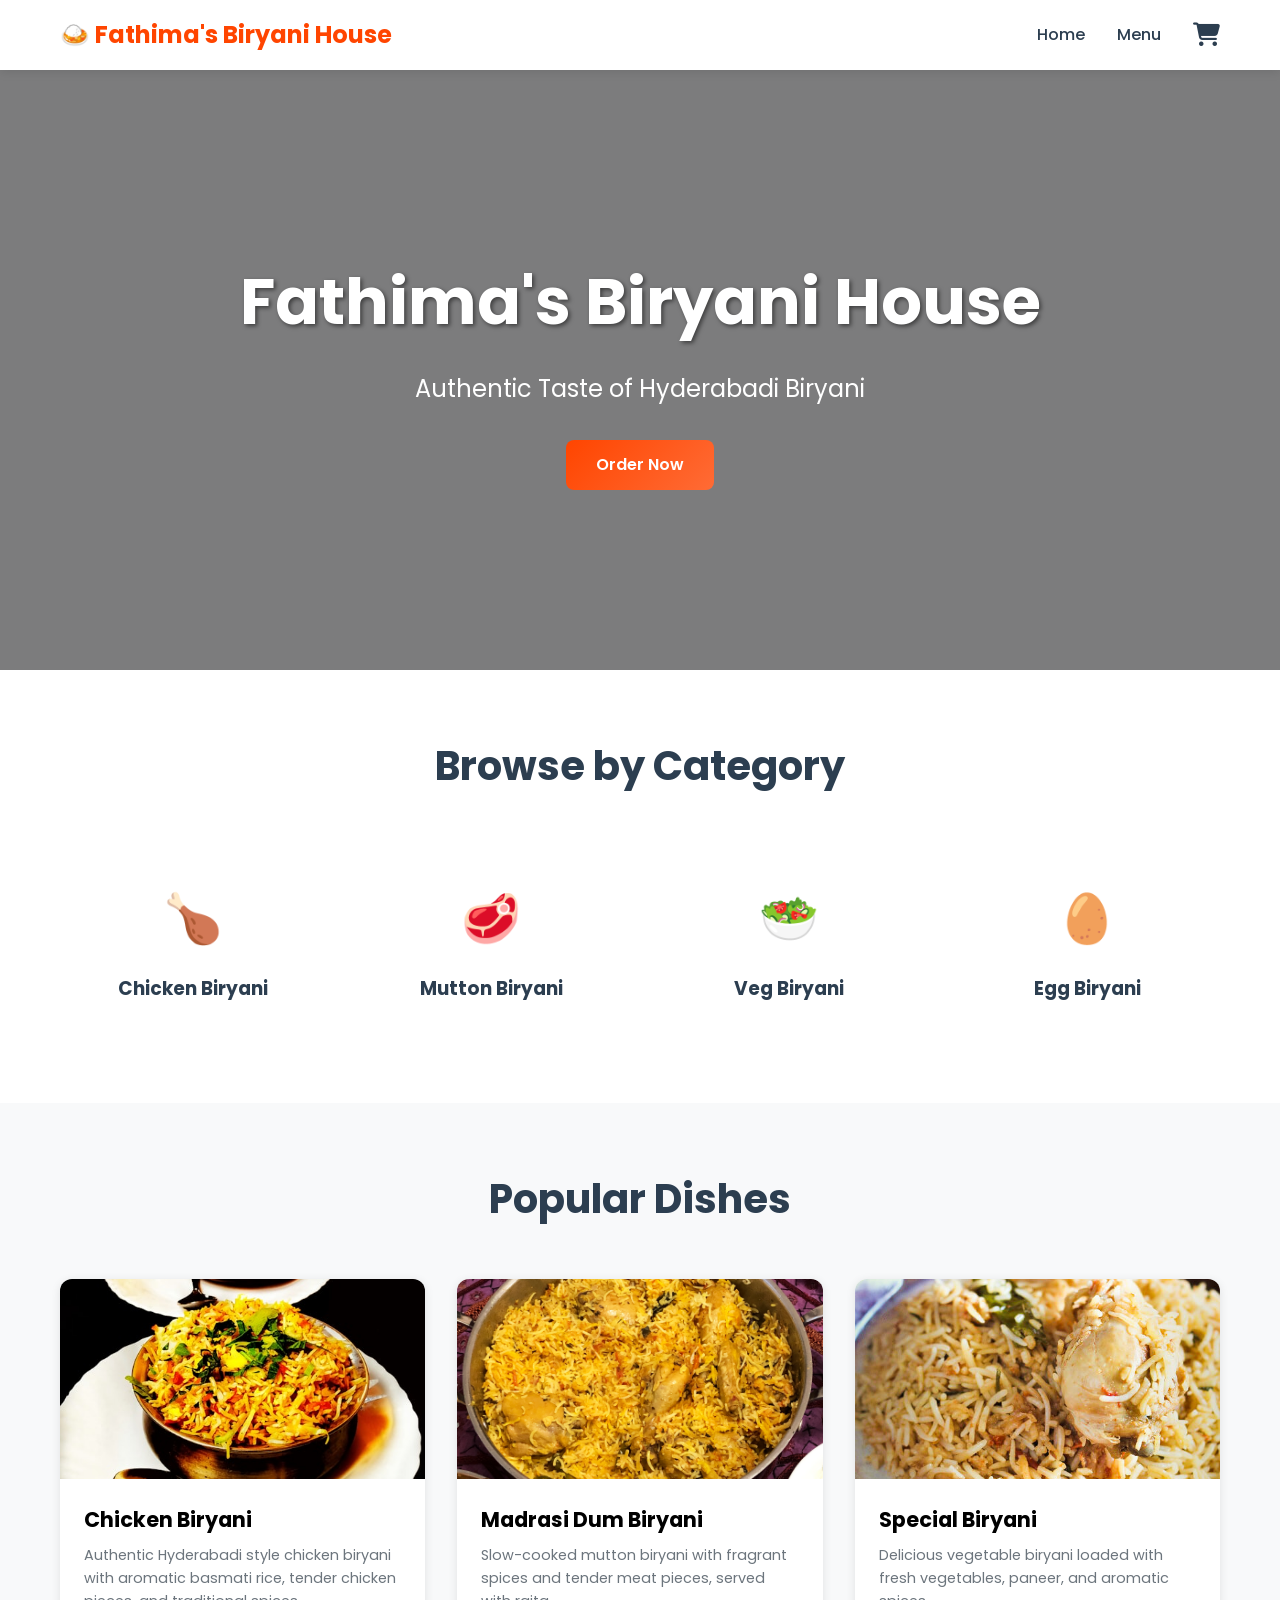
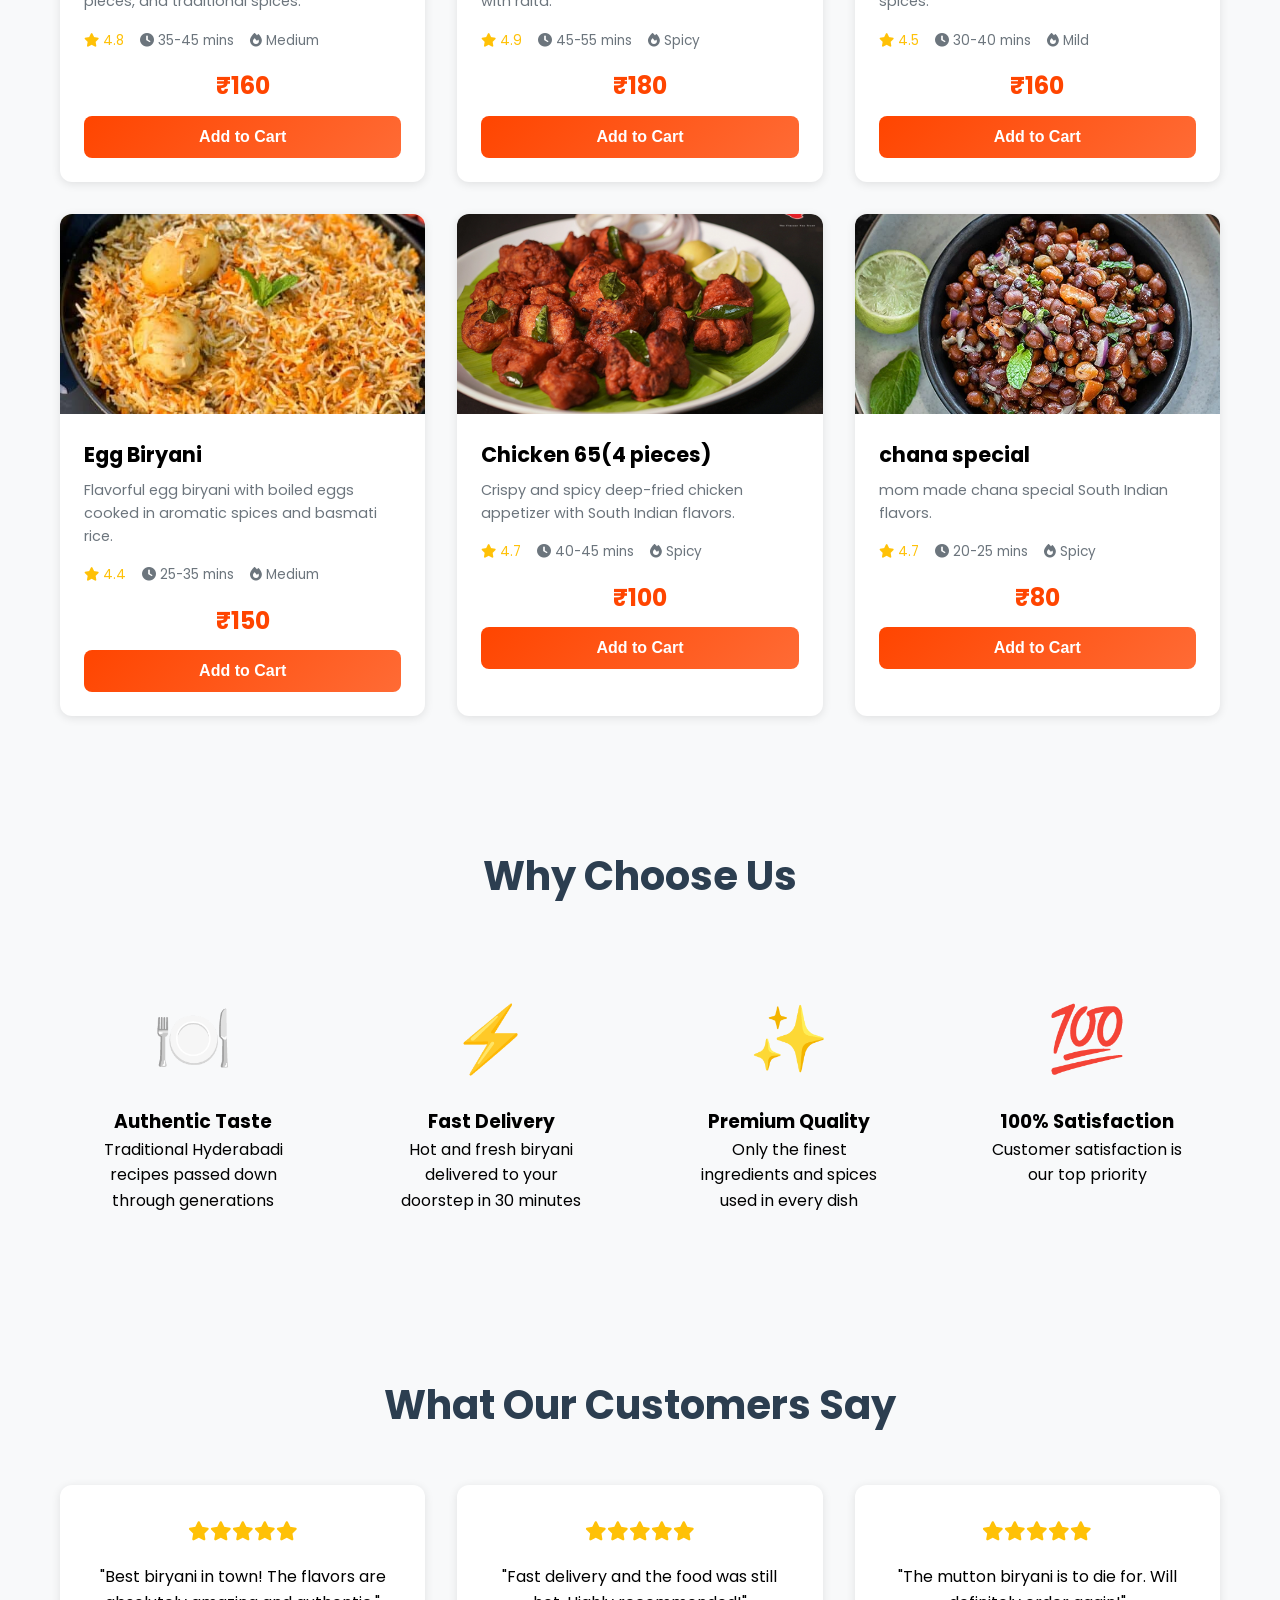
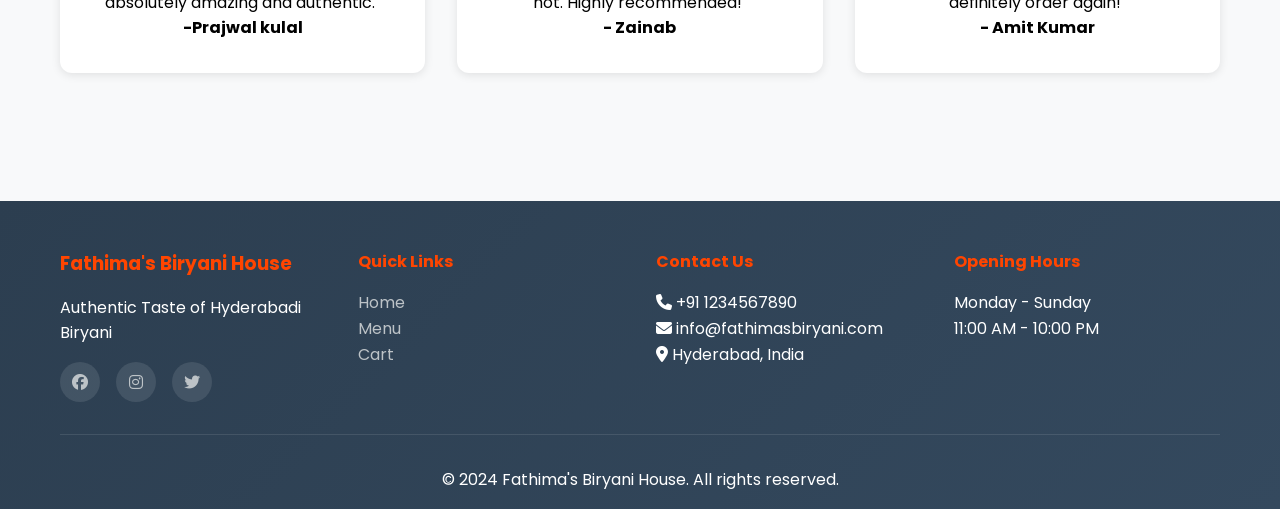
==== index.html @ 76644025 "Add files via upload" ====
<!DOCTYPE html>
<html lang="en">
<head>
    <meta charset="UTF-8">
    <meta name="viewport" content="width=device-width, initial-scale=1.0">
    <title>Fathima's Biryani House - Authentic Hyderabadi Biryani</title>
    <link rel="stylesheet" href="style.css">
    <link rel="stylesheet" href="https://cdnjs.cloudflare.com/ajax/libs/font-awesome/6.4.0/css/all.min.css">
</head>
<body>
    <!-- Navigation -->
    <nav class="navbar">
        <div class="container">
            <div class="nav-content">
                <a href="index.html" class="logo">
                    <h2>🍛 Fathima's Biryani House</h2>
                </a>
                <div class="nav-links" id="navLinks">
                    <a href="index.html">Home</a>
                    <a href="menu.html">Menu</a>
                    <a href="cart.html" class="cart-icon">
                        <i class="fas fa-shopping-cart"></i>
                        <span class="cart-badge" id="cartCount">0</span>
                    </a>
                </div>
                <button class="menu-toggle" id="menuToggle">
                    <i class="fas fa-bars"></i>
                </button>
            </div>
        </div>
    </nav>

    <!-- Hero Section -->
    <section class="hero">
        <div class="hero-overlay"></div>
        <div class="hero-content">
            <h1 class="fade-in">Fathima's Biryani House</h1>
            <p class="fade-in">Authentic Taste of Hyderabadi Biryani</p>
            <a href="menu.html" class="btn btn-primary fade-in">Order Now</a>
        </div>
    </section>

    <!-- Categories Section -->
    <section class="categories-section">
        <div class="container">
            <h2 class="section-title">Browse by Category</h2>
            <div class="categories-grid">
                <a href="menu.html?category=Chicken Biryani" class="category-card">
                    <span class="category-icon">🍗</span>
                    <h3>Chicken Biryani</h3>
                </a>
                <a href="menu.html?category=Mutton Biryani" class="category-card">
                    <span class="category-icon">🥩</span>
                    <h3>Mutton Biryani</h3>
                </a>
                <a href="menu.html?category=Veg Biryani" class="category-card">
                    <span class="category-icon">🥗</span>
                    <h3>Veg Biryani</h3>
                </a>
                <a href="menu.html?category=Egg Biryani" class="category-card">
                    <span class="category-icon">🥚</span>
                    <h3>Egg Biryani</h3>
                </a>
                
               
            </div>
        </div>
    </section>

    <!-- Featured Products -->
    <section class="featured-section">
        <div class="container">
            <h2 class="section-title">Popular Dishes</h2>
            <div class="products-grid" id="featuredProducts">
                <!-- Products will be loaded here by JavaScript -->
            </div>
        </div>
    </section>

    <!-- Why Choose Us -->
    <section class="features-section">
        <div class="container">
            <h2 class="section-title">Why Choose Us</h2>
            <div class="features-grid">
                <div class="feature-card">
                    <div class="feature-icon">🍽️</div>
                    <h3>Authentic Taste</h3>
                    <p>Traditional Hyderabadi recipes passed down through generations</p>
                </div>
                <div class="feature-card">
                    <div class="feature-icon">⚡</div>
                    <h3>Fast Delivery</h3>
                    <p>Hot and fresh biryani delivered to your doorstep in 30 minutes</p>
                </div>
                <div class="feature-card">
                    <div class="feature-icon">✨</div>
                    <h3>Premium Quality</h3>
                    <p>Only the finest ingredients and spices used in every dish</p>
                </div>
                <div class="feature-card">
                    <div class="feature-icon">💯</div>
                    <h3>100% Satisfaction</h3>
                    <p>Customer satisfaction is our top priority</p>
                </div>
            </div>
        </div>
    </section>

    <!-- Customer Reviews -->
    <section class="reviews-section">
        <div class="container">
            <h2 class="section-title">What Our Customers Say</h2>
            <div class="reviews-grid">
                <div class="review-card card">
                    <div class="stars">
                        <i class="fas fa-star"></i><i class="fas fa-star"></i><i class="fas fa-star"></i><i class="fas fa-star"></i><i class="fas fa-star"></i>
                    </div>
                    <p>"Best biryani in town! The flavors are absolutely amazing and authentic."</p>
                    <h4>-Prajwal kulal</h4>
                </div>
                <div class="review-card card">
                    <div class="stars">
                        <i class="fas fa-star"></i><i class="fas fa-star"></i><i class="fas fa-star"></i><i class="fas fa-star"></i><i class="fas fa-star"></i>
                    </div>
                    <p>"Fast delivery and the food was still hot. Highly recommended!"</p>
                    <h4>- Zainab</h4>
                </div>
                <div class="review-card card">
                    <div class="stars">
                        <i class="fas fa-star"></i><i class="fas fa-star"></i><i class="fas fa-star"></i><i class="fas fa-star"></i><i class="fas fa-star"></i>
                    </div>
                    <p>"The mutton biryani is to die for. Will definitely order again!"</p>
                    <h4>- Amit Kumar</h4>
                </div>
            </div>
        </div>
    </section>

    <!-- Footer -->
    <footer class="footer">
        <div class="container">
            <div class="footer-content">
                <div class="footer-section">
                    <h3>Fathima's Biryani House</h3>
                    <p>Authentic Taste of Hyderabadi Biryani</p>
                    <div class="social-links">
                        <a href="#"><i class="fab fa-facebook"></i></a>
                        <a href="#"><i class="fab fa-instagram"></i></a>
                        <a href="#"><i class="fab fa-twitter"></i></a>
                    </div>
                </div>
                <div class="footer-section">
                    <h4>Quick Links</h4>
                    <ul>
                        <li><a href="index.html">Home</a></li>
                        <li><a href="menu.html">Menu</a></li>
                        <li><a href="cart.html">Cart</a></li>
                    </ul>
                </div>
                <div class="footer-section">
                    <h4>Contact Us</h4>
                    <div class="contact-info">
                        <p><i class="fas fa-phone"></i> +91 1234567890</p>
                        <p><i class="fas fa-envelope"></i> info@fathimasbiryani.com</p>
                        <p><i class="fas fa-map-marker-alt"></i> Hyderabad, India</p>
                    </div>
                </div>
                <div class="footer-section">
                    <h4>Opening Hours</h4>
                    <p>Monday - Sunday</p>
                    <p>11:00 AM - 10:00 PM</p>
                </div>
            </div>
            <div class="footer-bottom">
                <p>&copy; 2024 Fathima's Biryani House. All rights reserved.</p>
            </div>
        </div>
    </footer>

    <script src="products.js"></script>
    <script src="cart.js"></script>
    <script src="script.js"></script>
</body>
</html>
---- style.css ----
@import url('https://fonts.googleapis.com/css2?family=Poppins:wght@300;400;500;600;700&display=swap');

* {
    margin: 0;
    padding: 0;
    box-sizing: border-box;
}

body {
    font-family: 'Poppins', sans-serif;
    background-color: #f8f9fa;
    line-height: 1.6;
}

:root {
    --primary-color: #ff4500;
    --secondary-color: #ff6b35;
    --dark-color: #2c3e50;
    --light-color: #f8f9fa;
    --white: #ffffff;
    --gray: #6c757d;
}

.container {
    max-width: 1200px;
    margin: 0 auto;
    padding: 0 20px;
}

/* Navbar */
.navbar {
    background: white;
    box-shadow: 0 2px 10px rgba(0, 0, 0, 0.1);
    position: sticky;
    top: 0;
    z-index: 1000;
    padding: 1rem 0;
}

.nav-content {
    display: flex;
    justify-content: space-between;
    align-items: center;
}

.back-btn {
    background: var(--primary-color);
    color: white;
    border: none;
    width: 40px;
    height: 40px;
    border-radius: 50%;
    display: flex;
    align-items: center;
    justify-content: center;
    cursor: pointer;
    font-size: 1.2rem;
    transition: all 0.3s ease;
    margin-right: 1rem;
}

.back-btn:hover {
    background: var(--secondary-color);
    transform: scale(1.1);
}

.logo h2 {
    color: var(--primary-color);
    font-size: 1.5rem;
    font-weight: 700;
}

.logo {
    text-decoration: none;
}

.nav-links {
    display: flex;
    align-items: center;
    gap: 2rem;
}

.nav-links a {
    text-decoration: none;
    color: var(--dark-color);
    font-weight: 500;
    transition: color 0.3s ease;
}

.nav-links a:hover {
    color: var(--primary-color);
}

.cart-icon {
    position: relative;
    font-size: 1.5rem;
}

.cart-badge {
    position: absolute;
    top: -8px;
    right: -8px;
    background: var(--primary-color);
    color: white;
    border-radius: 50%;
    width: 20px;
    height: 20px;
    display: flex;
    align-items: center;
    justify-content: center;
    font-size: 0.75rem;
    font-weight: 600;
}

.menu-toggle {
    display: none;
    background: none;
    border: none;
    font-size: 1.5rem;
    cursor: pointer;
}

/* Hero Section */
.hero {
    height: 600px;
    background: linear-gradient(rgba(0, 0, 0, 0.5), rgba(0, 0, 0, 0.5)),
        url('https://images.unsplash.com/photo-1563379091339-03b21ab4a4f8?w=1200') center/cover;
    display: flex;
    align-items: center;
    justify-content: center;
    text-align: center;
    color: white;
}

.hero-content h1 {
    font-size: 4rem;
    margin-bottom: 1rem;
    text-shadow: 2px 2px 4px rgba(0, 0, 0, 0.5);
}

.hero-content p {
    font-size: 1.5rem;
    margin-bottom: 2rem;
}

/* Buttons */
.btn {
    padding: 12px 30px;
    border: none;
    border-radius: 8px;
    font-weight: 600;
    cursor: pointer;
    transition: all 0.3s ease;
    font-size: 16px;
    text-decoration: none;
    display: inline-block;
}

.btn-primary {
    background: linear-gradient(135deg, var(--primary-color), var(--secondary-color));
    color: white;
}

.btn-primary:hover {
    transform: translateY(-2px);
    box-shadow: 0 5px 15px rgba(255, 69, 0, 0.3);
}

.btn-secondary {
    background: white;
    color: var(--primary-color);
    border: 2px solid var(--primary-color);
}

/* Sections */
.section-title {
    text-align: center;
    font-size: 2.5rem;
    margin-bottom: 3rem;
    color: var(--dark-color);
}

.categories-section,
.featured-section,
.features-section,
.reviews-section {
    padding: 4rem 0;
}

.categories-section {
    background: white;
}

.featured-section {
    background: var(--light-color);
}

/* Categories Grid */
.categories-grid {
    display: grid;
    grid-template-columns: repeat(auto-fit, minmax(180px, 1fr));
    gap: 2rem;
}

.category-card {
    background: white;
    padding: 2rem;
    border-radius: 12px;
    text-align: center;
    border: 3px solid transparent;
    transition: all 0.3s ease;
    text-decoration: none;
    color: var(--dark-color);
}

.category-card:hover {
    transform: translateY(-10px);
    box-shadow: 0 10px 30px rgba(0, 0, 0, 0.15);
    border-color: var(--primary-color);
}

.category-icon {
    font-size: 3rem;
    display: block;
    margin-bottom: 1rem;
}

/* Products Grid */
.products-grid {
    display: grid;
    grid-template-columns: repeat(auto-fill, minmax(300px, 1fr));
    gap: 2rem;
}

.product-card {
    background: white;
    border-radius: 12px;
    overflow: hidden;
    box-shadow: 0 2px 10px rgba(0, 0, 0, 0.1);
    transition: all 0.3s ease;
}

.product-card:hover {
    transform: translateY(-5px);
    box-shadow: 0 5px 20px rgba(0, 0, 0, 0.15);
}

.product-image {
    height: 200px;
    overflow: hidden;
}

.product-image img {
    width: 100%;
    height: 100%;
    object-fit: cover;
    transition: transform 0.3s ease;
}

.product-card:hover .product-image img {
    transform: scale(1.1);
}

.product-info {
    padding: 1.5rem;
}

.product-info h3 {
    font-size: 1.3rem;
    margin-bottom: 0.5rem;
}

.product-description {
    color: var(--gray);
    font-size: 0.9rem;
    margin-bottom: 1rem;
}

.product-meta {
    display: flex;
    gap: 1rem;
    margin-bottom: 1rem;
    font-size: 0.85rem;
    color: var(--gray);
}

.rating {
    color: #ffc107;
}

.product-footer {
    display: flex;
    justify-content: space-between;
    align-items: center;
}

.price {
    display: flex;
    align-items: center;
    gap: 0.5rem;
}

.original-price {
    text-decoration: line-through;
    color: var(--gray);
}

.discount-price,
.current-price {
    font-size: 1.5rem;
    font-weight: 700;
    color: var(--primary-color);
}

/* Features */
.features-grid {
    display: grid;
    grid-template-columns: repeat(auto-fit, minmax(250px, 1fr));
    gap: 2rem;
}

.feature-card {
    text-align: center;
    padding: 2rem;
}

.feature-icon {
    font-size: 4rem;
    margin-bottom: 1rem;
}

/* Reviews */
.reviews-grid {
    display: grid;
    grid-template-columns: repeat(auto-fit, minmax(300px, 1fr));
    gap: 2rem;
}

.review-card {
    background: white;
    padding: 2rem;
    border-radius: 12px;
    text-align: center;
}

.stars {
    color: #ffc107;
    font-size: 1.2rem;
    margin-bottom: 1rem;
}

.card {
    background: white;
    border-radius: 12px;
    box-shadow: 0 2px 10px rgba(0, 0, 0, 0.1);
}

/* Footer */
.footer {
    background: linear-gradient(135deg, #2c3e50, #34495e);
    color: white;
    padding: 3rem 0 1rem;
    margin-top: 4rem;
}

.footer-content {
    display: grid;
    grid-template-columns: repeat(auto-fit, minmax(250px, 1fr));
    gap: 2rem;
    margin-bottom: 2rem;
}

.footer-section h3,
.footer-section h4 {
    color: var(--primary-color);
    margin-bottom: 1rem;
}

.footer-section ul {
    list-style: none;
}

.footer-section a {
    color: #bdc3c7;
    text-decoration: none;
}

.social-links {
    display: flex;
    gap: 1rem;
    margin-top: 1rem;
}

.social-links a {
    width: 40px;
    height: 40px;
    background: rgba(255, 255, 255, 0.1);
    border-radius: 50%;
    display: flex;
    align-items: center;
    justify-content: center;
    transition: all 0.3s ease;
}

.social-links a:hover {
    background: var(--primary-color);
}

.footer-bottom {
    text-align: center;
    padding-top: 2rem;
    border-top: 1px solid rgba(255, 255, 255, 0.1);
}

/* Menu Page */
.menu-header {
    background: linear-gradient(135deg, var(--primary-color), var(--secondary-color));
    color: white;
    padding: 3rem 0;
    text-align: center;
    margin-bottom: 2rem;
}

.menu-controls {
    display: flex;
    gap: 1rem;
    margin-bottom: 2rem;
}

.search-box {
    flex: 1;
    position: relative;
    display: flex;
    align-items: center;
}

.search-box i {
    position: absolute;
    left: 15px;
    color: var(--gray);
}

.search-box input {
    width: 100%;
    padding: 12px 15px 12px 45px;
    border: 2px solid #e0e0e0;
    border-radius: 8px;
}

.categories-filter {
    display: flex;
    gap: 1rem;
    margin-bottom: 2rem;
    flex-wrap: wrap;
    justify-content: center;
}

.category-btn {
    padding: 0.75rem 1.5rem;
    border: 2px solid var(--primary-color);
    background: white;
    color: var(--primary-color);
    border-radius: 25px;
    font-weight: 600;
    cursor: pointer;
    transition: all 0.3s ease;
}

.category-btn:hover,
.category-btn.active {
    background: var(--primary-color);
    color: white;
}

/* Cart Page */
.cart-page {
    padding: 3rem 0;
    min-height: 60vh;
}

.cart-grid {
    display: grid;
    grid-template-columns: 2fr 1fr;
    gap: 2rem;
}

.cart-items {
    display: flex;
    flex-direction: column;
    gap: 1rem;
}

.cart-item {
    background: white;
    padding: 1.5rem;
    border-radius: 12px;
    display: grid;
    grid-template-columns: 120px 1fr auto auto auto;
    gap: 1.5rem;
    align-items: center;
}

.cart-item img {
    width: 120px;
    height: 120px;
    object-fit: cover;
    border-radius: 8px;
}

.item-quantity {
    display: flex;
    align-items: center;
    gap: 1rem;
    background: var(--light-color);
    padding: 0.5rem 1rem;
    border-radius: 8px;
}

.item-quantity button {
    background: var(--primary-color);
    color: white;
    border: none;
    width: 30px;
    height: 30px;
    border-radius: 50%;
    cursor: pointer;
}

.cart-summary {
    padding: 2rem;
    position: sticky;
    top: 100px;
}

.summary-row {
    display: flex;
    justify-content: space-between;
    padding: 1rem 0;
    border-bottom: 1px solid var(--light-color);
}

.summary-total {
    display: flex;
    justify-content: space-between;
    padding: 1.5rem 0;
    font-size: 1.5rem;
    font-weight: 700;
    border-top: 2px solid var(--dark-color);
    margin-top: 1rem;
}

.cart-summary .btn {
    width: 100%;
    margin-top: 1rem;
}

.empty-cart {
    text-align: center;
    padding: 4rem 2rem;
}

.empty-cart i {
    font-size: 6rem;
    color: var(--gray);
    margin-bottom: 2rem;
}

/* Checkout Page */
.checkout-page {
    padding: 3rem 0;
}

.checkout-grid {
    display: grid;
    grid-template-columns: 1.5fr 1fr;
    gap: 2rem;
}

.checkout-form,
.order-summary {
    padding: 2rem;
}

.form-group {
    margin-bottom: 1.5rem;
}

.form-group label {
    display: block;
    margin-bottom: 0.5rem;
    font-weight: 600;
}

.form-group input,
.form-group textarea,
.form-group select {
    width: 100%;
    padding: 12px 15px;
    border: 2px solid #e0e0e0;
    border-radius: 8px;
}

.order-items {
    max-height: 400px;
    overflow-y: auto;
    margin-bottom: 1.5rem;
}

.order-item {
    display: grid;
    grid-template-columns: 80px 1fr auto;
    gap: 1rem;
    padding: 1rem 0;
    border-bottom: 1px solid var(--light-color);
}

.order-item img {
    width: 80px;
    height: 80px;
    object-fit: cover;
    border-radius: 8px;
}

/* Animations */
.fade-in {
    animation: fadeIn 0.5s ease-in;
}

@keyframes fadeIn {
    from {
        opacity: 0;
        transform: translateY(20px);
    }
    to {
        opacity: 1;
        transform: translateY(0);
    }
}

/* Responsive */
@media (max-width: 768px) {
    .hero-content h1 {
        font-size: 2.5rem;
    }

    .cart-grid,
    .checkout-grid {
        grid-template-columns: 1fr;
    }

    .cart-item {
        grid-template-columns: 80px 1fr;
    }

    .menu-toggle {
        display: block;
    }

    .nav-links {
        display: none;
    }

    .back-btn {
        width: 35px;
        height: 35px;
        font-size: 1rem;
        margin-right: 0.5rem;
    }
}

/* Quantity Controls */
.portion-selector {
    display: flex;
    gap: 8px;
    margin-bottom: 10px;
}

.portion-btn {
    flex: 1;
    padding: 10px 15px;
    border: 2px solid #ff6b35;
    background: white;
    color: #ff6b35;
    border-radius: 8px;
    font-size: 14px;
    font-weight: bold;
    cursor: pointer;
    transition: all 0.3s ease;
}

.portion-btn:hover {
    background: #fff5f2;
    transform: translateY(-2px);
}

.portion-btn.active {
    background: #ff6b35;
    color: white;
}

.item-portion {
    color: #ff6b35;
    font-weight: bold;
    font-size: 14px;
    margin: 5px 0;
}

.quantity-controls {
    display: flex;
    align-items: center;
    gap: 8px;
    margin: 10px 0;
}

.qty-btn {
    width: 32px;
    height: 32px;
    border: 2px solid #ff6b35;
    background: white;
    color: #ff6b35;
    border-radius: 50%;
    font-size: 18px;
    font-weight: bold;
    cursor: pointer;
    display: flex;
    align-items: center;
    justify-content: center;
    transition: all 0.3s ease;
}

.qty-btn:hover {
    background: #ff6b35;
    color: white;
    transform: scale(1.1);
}

.qty-btn:active {
    transform: scale(0.95);
}

.quantity-controls input {
    width: 50px;
    height: 32px;
    text-align: center;
    border: 2px solid #ddd;
    border-radius: 8px;
    font-size: 16px;
    font-weight: bold;
    color: #333;
}

.product-footer {
    display: flex;
    flex-direction: column;
    gap: 10px;
}

.product-footer .btn {
    width: 100%;
}

@media (max-width: 768px) {
    .quantity-controls {
        justify-content: center;
    }
}

/* Cart Item Numbering */
.cart-item {
    position: relative;
}

.item-number {
    position: absolute;
    top: 10px;
    left: 10px;
    width: 30px;
    height: 30px;
    background: #ff6b35;
    color: white;
    border-radius: 50%;
    display: flex;
    align-items: center;
    justify-content: center;
    font-weight: bold;
    font-size: 14px;
    z-index: 1;
    box-shadow: 0 2px 5px rgba(0,0,0,0.2);
}

@media (max-width: 768px) {
    .item-number {
        width: 25px;
        height: 25px;
        font-size: 12px;
        top: 8px;
        left: 8px;
    }
}
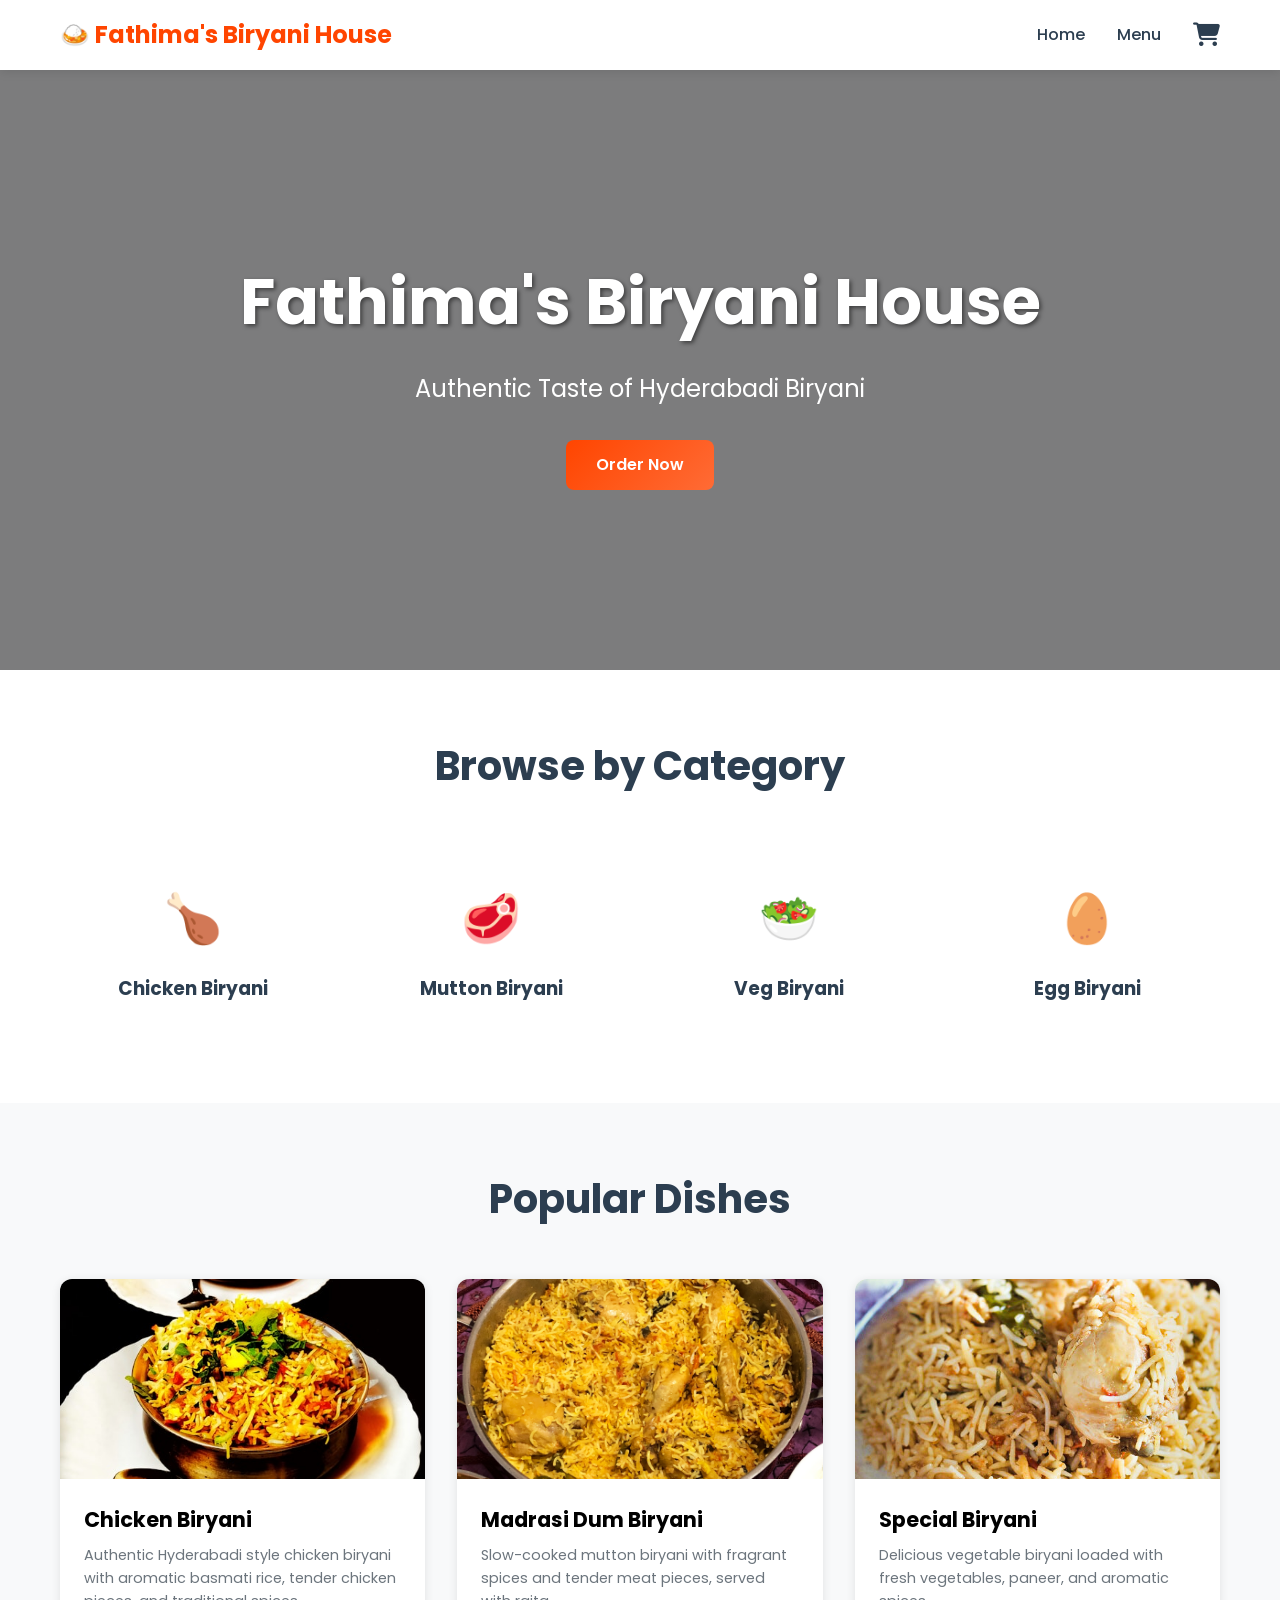
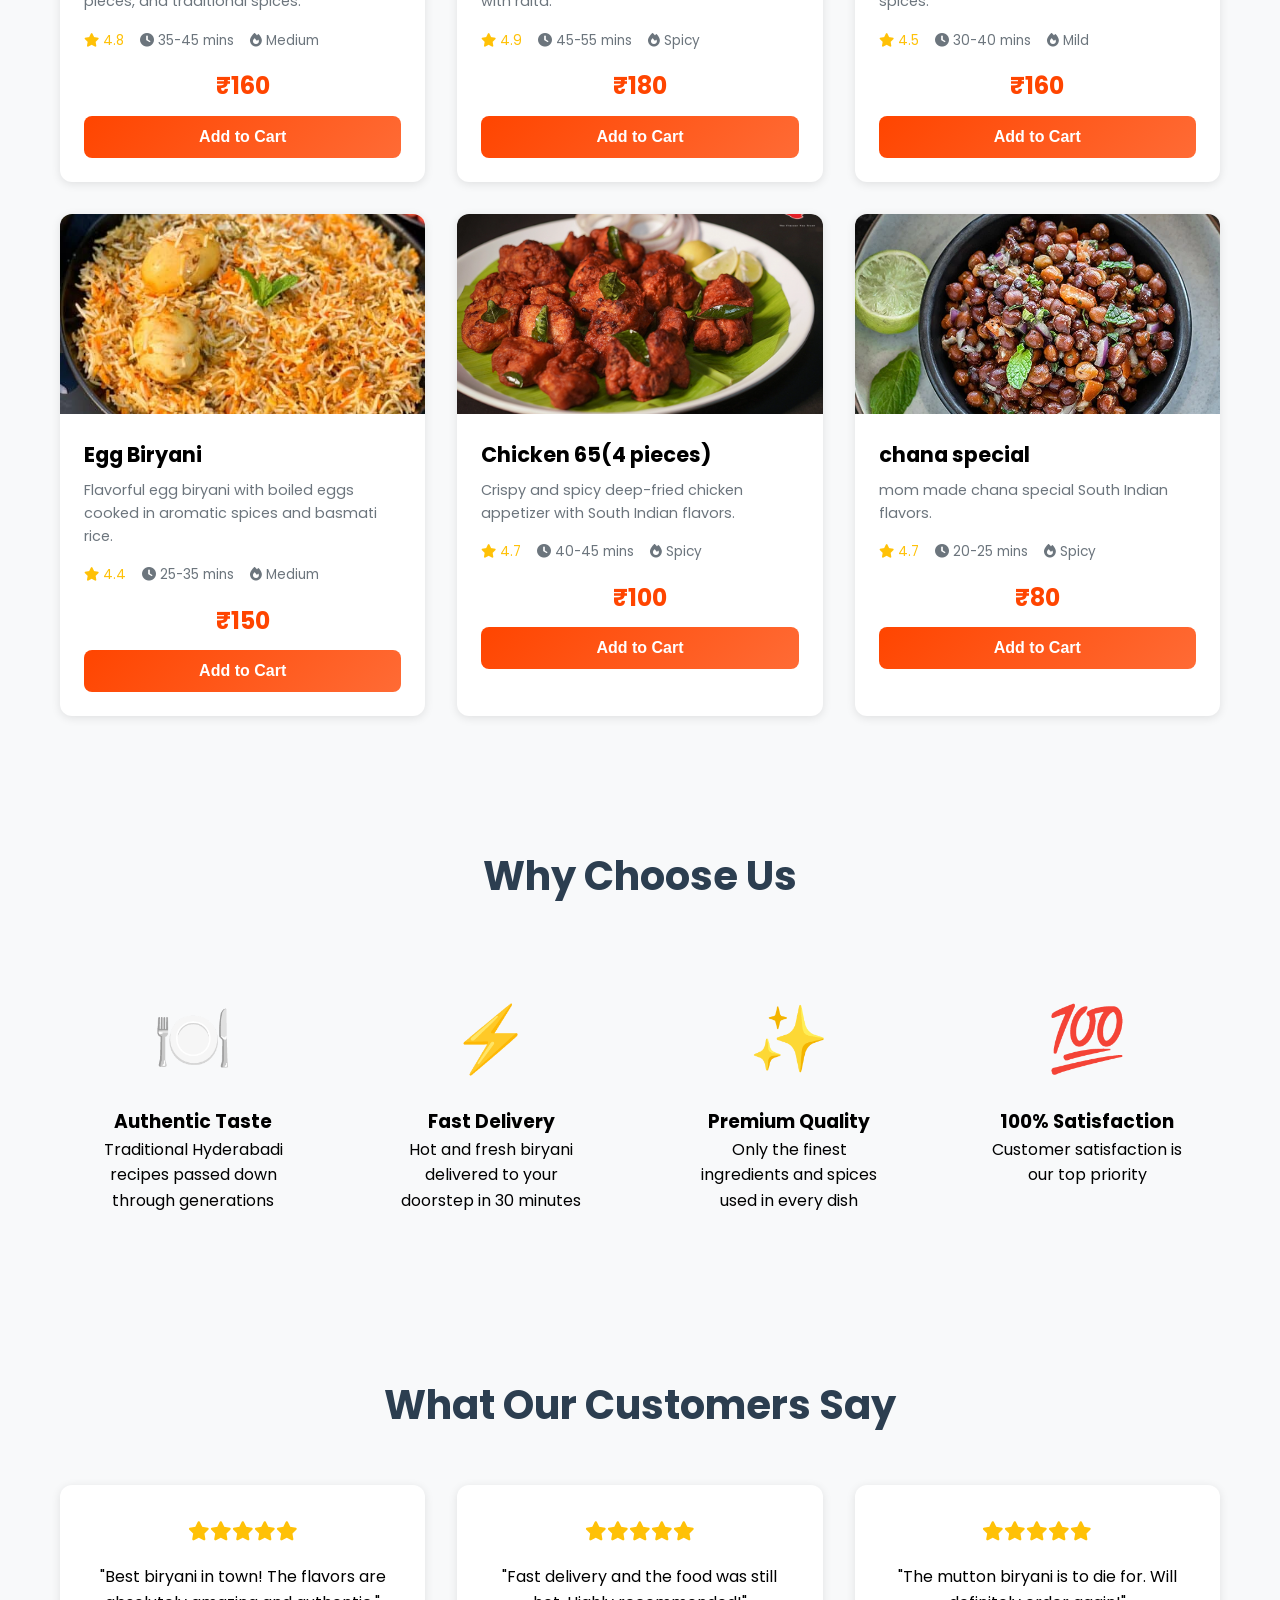
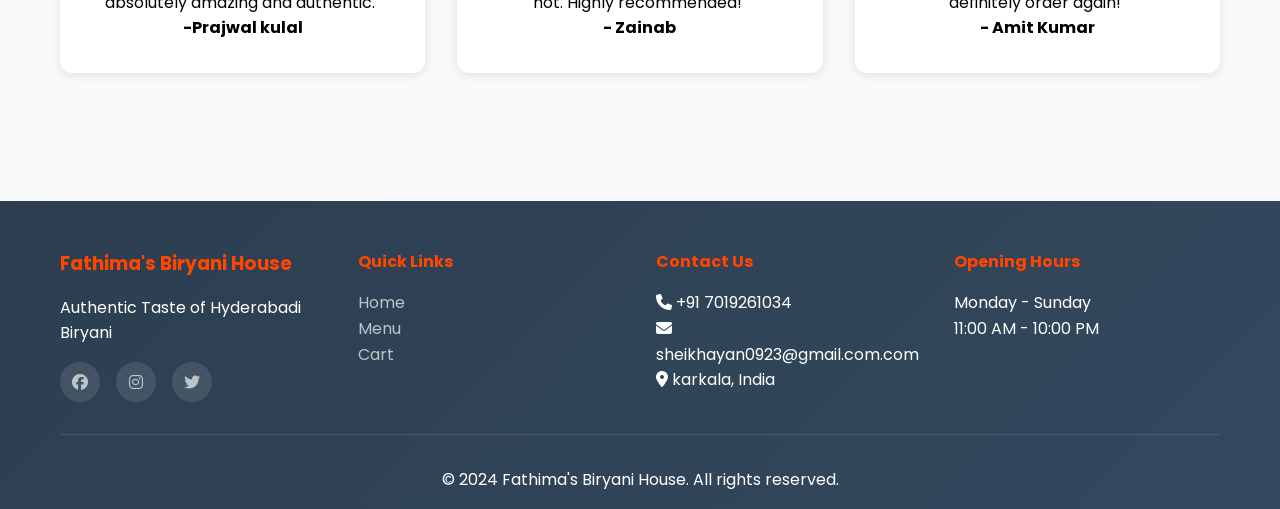
==== commit 1c42e09a: "Update index.html" ====
--- a/index.html
+++ b/index.html
@@ -160,9 +160,9 @@
                 <div class="footer-section">
                     <h4>Contact Us</h4>
                     <div class="contact-info">
-                        <p><i class="fas fa-phone"></i> +91 1234567890</p>
-                        <p><i class="fas fa-envelope"></i> info@fathimasbiryani.com</p>
-                        <p><i class="fas fa-map-marker-alt"></i> Hyderabad, India</p>
+                        <p><i class="fas fa-phone"></i> +91 7019261034</p>
+                        <p><i class="fas fa-envelope"></i> sheikhayan0923@gmail.com.com</p>
+                        <p><i class="fas fa-map-marker-alt"></i> karkala, India</p>
                     </div>
                 </div>
                 <div class="footer-section">
@@ -182,3 +182,4 @@
     <script src="script.js"></script>
 </body>
 </html>
+
